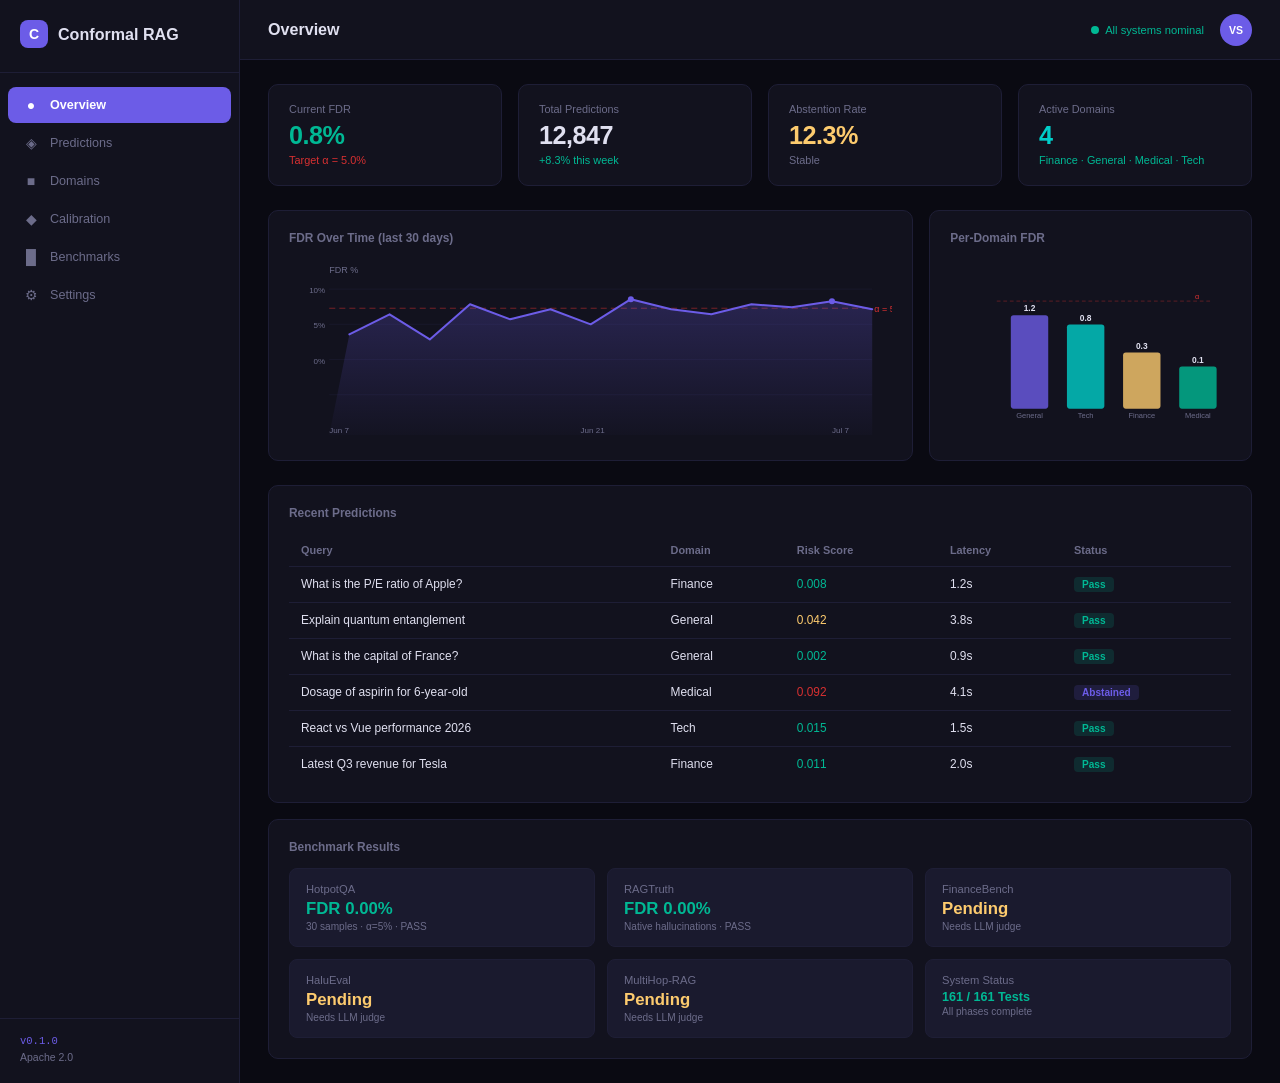
==== dashboard.html @ 170ccd92 "feat: add demo monitoring dashboard for presentation" ====
<!doctype html>
<html lang="en">
<head>
<meta charset="utf-8">
<meta name="viewport" content="width=device-width, initial-scale=1">
<title>Conformal RAG — Monitoring Dashboard</title>
<style>
  * { margin: 0; padding: 0; box-sizing: border-box; }
  :root {
    --bg: #0a0a12;
    --surface: #12121e;
    --surface2: #1a1a2e;
    --border: #1e1e36;
    --accent: #6c5ce7;
    --accent-glow: rgba(108, 92, 231, 0.15);
    --green: #00b894;
    --red: #d63031;
    --amber: #fdcb6e;
    --teal: #00cec9;
    --pink: #fd79a8;
    --text: #e0e0f0;
    --muted: #6c6c8a;
    --radius: 10px;
    --sidebar-w: 240px;
    --font: 'Inter', -apple-system, BlinkMacSystemFont, 'Segoe UI', sans-serif;
  }
  html { font-size: 14px; }
  body {
    font-family: var(--font);
    background: var(--bg);
    color: var(--text);
    display: grid;
    grid-template-columns: var(--sidebar-w) 1fr;
    grid-template-rows: 60px 1fr;
    min-height: 100vh;
  }

  /* Sidebar */
  aside {
    grid-row: 1 / -1;
    background: var(--surface);
    border-right: 1px solid var(--border);
    padding: 20px 0;
    display: flex;
    flex-direction: column;
  }
  .brand {
    padding: 0 20px 24px;
    font-size: 1.15rem;
    font-weight: 700;
    display: flex;
    align-items: center;
    gap: 10px;
    border-bottom: 1px solid var(--border);
    margin-bottom: 12px;
  }
  .brand-mark {
    width: 28px; height: 28px;
    background: var(--accent);
    border-radius: 8px;
    display: flex; align-items: center; justify-content: center;
    font-size: 14px; font-weight: 800; color: #fff;
  }
  nav { flex: 1; padding: 0 8px; }
  nav a {
    display: flex;
    align-items: center;
    gap: 10px;
    padding: 10px 14px;
    margin: 2px 0;
    border-radius: 8px;
    color: var(--muted);
    text-decoration: none;
    font-size: 0.9rem;
    font-weight: 500;
    transition: all 0.15s;
  }
  nav a:hover { background: var(--accent-glow); color: var(--text); }
  nav a.active {
    background: var(--accent);
    color: #fff;
    font-weight: 600;
  }
  nav a .icon { width: 18px; text-align: center; font-size: 1rem; }
  .sidebar-footer {
    padding: 16px 20px 0;
    border-top: 1px solid var(--border);
    margin-top: auto;
    font-size: 0.75rem;
    color: var(--muted);
  }
  .sidebar-footer .version { font-family: monospace; color: var(--accent); }

  /* Top bar */
  header {
    display: flex;
    align-items: center;
    justify-content: space-between;
    padding: 0 28px;
    background: var(--surface);
    border-bottom: 1px solid var(--border);
  }
  header h1 { font-size: 1.15rem; font-weight: 600; }
  .top-right {
    display: flex;
    align-items: center;
    gap: 16px;
  }
  .status-pill {
    display: flex;
    align-items: center;
    gap: 6px;
    font-size: 0.8rem;
    color: var(--green);
  }
  .status-dot {
    width: 8px; height: 8px;
    border-radius: 50%;
    background: var(--green);
    animation: pulse 2s infinite;
  }
  @keyframes pulse { 0%, 100% { opacity: 1; } 50% { opacity: 0.4; } }
  .avatar {
    width: 32px; height: 32px;
    border-radius: 50%;
    background: var(--accent);
    display: flex; align-items: center; justify-content: center;
    font-size: 0.75rem; font-weight: 700; color: #fff;
  }

  /* Main */
  main { padding: 24px 28px; overflow-y: auto; }

  /* KPI grid */
  .kpi-grid {
    display: grid;
    grid-template-columns: repeat(4, 1fr);
    gap: 16px;
    margin-bottom: 24px;
  }
  .kpi-card {
    background: var(--surface);
    border: 1px solid var(--border);
    border-radius: var(--radius);
    padding: 18px 20px;
  }
  .kpi-label { font-size: 0.78rem; color: var(--muted); font-weight: 500; margin-bottom: 6px; }
  .kpi-value { font-size: 1.8rem; font-weight: 700; letter-spacing: -0.02em; }
  .kpi-delta {
    font-size: 0.78rem;
    margin-top: 4px;
    display: inline-flex;
    align-items: center;
    gap: 4px;
  }
  .kpi-delta.up { color: var(--green); }
  .kpi-delta.down { color: var(--red); }
  .kpi-delta.neutral { color: var(--muted); }

  /* Charts row */
  .charts-row {
    display: grid;
    grid-template-columns: 2fr 1fr;
    gap: 16px;
    margin-bottom: 24px;
  }
  .chart-card {
    background: var(--surface);
    border: 1px solid var(--border);
    border-radius: var(--radius);
    padding: 20px;
  }
  .chart-title {
    font-size: 0.85rem;
    font-weight: 600;
    margin-bottom: 14px;
    color: var(--muted);
  }
  .chart-card svg { width: 100%; height: auto; display: block; }

  /* Table */
  .table-card {
    background: var(--surface);
    border: 1px solid var(--border);
    border-radius: var(--radius);
    padding: 20px;
    overflow-x: auto;
  }
  table {
    width: 100%;
    border-collapse: collapse;
    font-size: 0.85rem;
  }
  th {
    text-align: left;
    padding: 10px 12px;
    color: var(--muted);
    font-weight: 600;
    font-size: 0.78rem;
    border-bottom: 1px solid var(--border);
  }
  td {
    padding: 10px 12px;
    border-bottom: 1px solid var(--border);
    font-variant-numeric: tabular-nums;
  }
  tr:last-child td { border-bottom: none; }
  .badge {
    display: inline-block;
    padding: 2px 8px;
    border-radius: 4px;
    font-size: 0.72rem;
    font-weight: 600;
  }
  .badge-safe { background: rgba(0, 184, 148, 0.15); color: var(--green); }
  .badge-abstain { background: rgba(108, 92, 231, 0.15); color: var(--accent); }
  .badge-halluc { background: rgba(214, 48, 49, 0.15); color: var(--red); }
  .risk-low { color: var(--green); }
  .risk-mid { color: var(--amber); }
  .risk-high { color: var(--red); }

  /* Benchmarks section */
  .benchmark-grid {
    display: grid;
    grid-template-columns: repeat(3, 1fr);
    gap: 12px;
  }
  .bench-card {
    background: var(--surface2);
    border: 1px solid var(--border);
    border-radius: 8px;
    padding: 14px 16px;
  }
  .bench-name { font-size: 0.8rem; color: var(--muted); margin-bottom: 4px; }
  .bench-fdr { font-size: 1.2rem; font-weight: 700; }
  .bench-fdr.pass { color: var(--green); }
  .bench-fdr.pending { color: var(--amber); }
  .bench-detail { font-size: 0.72rem; color: var(--muted); margin-top: 2px; }

  @media (max-width: 1100px) {
    .kpi-grid { grid-template-columns: repeat(2, 1fr); }
    .charts-row { grid-template-columns: 1fr; }
    .benchmark-grid { grid-template-columns: 1fr; }
  }
  @media (max-width: 700px) {
    body { grid-template-columns: 1fr; }
    aside { display: none; }
  }
</style>
</head>
<body>

<aside data-od-id="sidebar">
  <div class="brand">
    <span class="brand-mark">C</span>
    Conformal RAG
  </div>
  <nav>
    <a href="#" class="active"><span class="icon">&#9679;</span> Overview</a>
    <a href="#"><span class="icon">&#9672;</span> Predictions</a>
    <a href="#"><span class="icon">&#9632;</span> Domains</a>
    <a href="#"><span class="icon">&#9670;</span> Calibration</a>
    <a href="#"><span class="icon">&#9608;</span> Benchmarks</a>
    <a href="#"><span class="icon">&#9881;</span> Settings</a>
  </nav>
  <div class="sidebar-footer">
    <div class="version">v0.1.0</div>
    <div style="margin-top:4px;">Apache 2.0</div>
  </div>
</aside>

<header data-od-id="topbar">
  <h1>Overview</h1>
  <div class="top-right">
    <div class="status-pill">
      <span class="status-dot"></span>
      All systems nominal
    </div>
    <div class="avatar">VS</div>
  </div>
</header>

<main data-od-id="main">
  <!-- KPI Cards -->
  <section class="kpi-grid" data-od-id="kpis">
    <div class="kpi-card">
      <div class="kpi-label">Current FDR</div>
      <div class="kpi-value" style="color:var(--green)">0.8%</div>
      <div class="kpi-delta down">Target &alpha; = 5.0%</div>
    </div>
    <div class="kpi-card">
      <div class="kpi-label">Total Predictions</div>
      <div class="kpi-value">12,847</div>
      <div class="kpi-delta up">+8.3% this week</div>
    </div>
    <div class="kpi-card">
      <div class="kpi-label">Abstention Rate</div>
      <div class="kpi-value" style="color:var(--amber)">12.3%</div>
      <div class="kpi-delta neutral">Stable</div>
    </div>
    <div class="kpi-card">
      <div class="kpi-label">Active Domains</div>
      <div class="kpi-value" style="color:var(--teal)">4</div>
      <div class="kpi-delta up">Finance &middot; General &middot; Medical &middot; Tech</div>
    </div>
  </section>

  <!-- Charts -->
  <section class="charts-row" data-od-id="charts">
    <div class="chart-card">
      <div class="chart-title">FDR Over Time (last 30 days)</div>
      <svg viewBox="0 0 600 180" xmlns="http://www.w3.org/2000/svg">
        <defs>
          <linearGradient id="area" x1="0" y1="0" x2="0" y2="1">
            <stop offset="0%" stop-color="var(--accent)" stop-opacity="0.25"/>
            <stop offset="100%" stop-color="var(--accent)" stop-opacity="0.02"/>
          </linearGradient>
          <linearGradient id="alphaLine" x1="0" y1="0" x2="1" y2="0">
            <stop offset="0%" stop-color="var(--red)" stop-opacity="0.6"/>
            <stop offset="100%" stop-color="var(--red)" stop-opacity="0.6"/>
          </linearGradient>
        </defs>
        <!-- Grid lines -->
        <line x1="40" y1="30" x2="580" y2="30" stroke="var(--border)" stroke-width="0.5"/>
        <line x1="40" y1="65" x2="580" y2="65" stroke="var(--border)" stroke-width="0.5"/>
        <line x1="40" y1="100" x2="580" y2="100" stroke="var(--border)" stroke-width="0.5"/>
        <line x1="40" y1="135" x2="580" y2="135" stroke="var(--border)" stroke-width="0.5"/>
        <!-- α=5% reference line -->
        <line x1="40" y1="49" x2="580" y2="49" stroke="var(--red)" stroke-width="1" stroke-dasharray="6,4" opacity="0.5"/>
        <text x="582" y="53" fill="var(--red)" font-size="9" font-family="var(--font)">α = 5%</text>
        <!-- Area fill -->
        <polygon points="40,175 60,75 100,55 140,80 180,45 220,60 260,50 300,65 340,40 380,50 420,55 460,45 500,48 540,42 580,50 580,175 40,175" fill="url(#area)"/>
        <!-- Line -->
        <polyline points="60,75 100,55 140,80 180,45 220,60 260,50 300,65 340,40 380,50 420,55 460,45 500,48 540,42 580,50" fill="none" stroke="var(--accent)" stroke-width="2" stroke-linecap="round" stroke-linejoin="round"/>
        <!-- Data dots -->
        <circle cx="340" cy="40" r="3" fill="var(--accent)"/>
        <circle cx="540" cy="42" r="3" fill="var(--accent)"/>
        <!-- Labels -->
        <text x="40" y="14" fill="var(--muted)" font-size="9" font-family="var(--font)">FDR %</text>
        <text x="40" y="173" fill="var(--muted)" font-size="8" font-family="var(--font)">Jun 7</text>
        <text x="290" y="173" fill="var(--muted)" font-size="8" font-family="var(--font)">Jun 21</text>
        <text x="540" y="173" fill="var(--muted)" font-size="8" font-family="var(--font)">Jul 7</text>
        <!-- Y-axis values -->
        <text x="36" y="34" fill="var(--muted)" font-size="8" font-family="var(--font)" text-anchor="end">10%</text>
        <text x="36" y="69" fill="var(--muted)" font-size="8" font-family="var(--font)" text-anchor="end">5%</text>
        <text x="36" y="104" fill="var(--muted)" font-size="8" font-family="var(--font)" text-anchor="end">0%</text>
      </svg>
    </div>

    <div class="chart-card">
      <div class="chart-title">Per-Domain FDR</div>
      <svg viewBox="0 0 300 180" xmlns="http://www.w3.org/2000/svg">
        <!-- α=5% reference -->
        <line x1="50" y1="45" x2="280" y2="45" stroke="var(--red)" stroke-width="1" stroke-dasharray="4,3" opacity="0.4"/>
        <text x="262" y="43" fill="var(--red)" font-size="8" font-family="var(--font)">α</text>
        <!-- Bars: General, Tech, Finance, Medical -->
        <rect x="65" y="60" width="40" height="100" rx="3" fill="var(--accent)" opacity="0.8"/>
        <text x="85" y="56" fill="var(--text)" font-size="9" font-family="var(--font)" text-anchor="middle" font-weight="600">1.2</text>
        <rect x="125" y="70" width="40" height="90" rx="3" fill="var(--teal)" opacity="0.8"/>
        <text x="145" y="66" fill="var(--text)" font-size="9" font-family="var(--font)" text-anchor="middle" font-weight="600">0.8</text>
        <rect x="185" y="100" width="40" height="60" rx="3" fill="var(--amber)" opacity="0.8"/>
        <text x="205" y="96" fill="var(--text)" font-size="9" font-family="var(--font)" text-anchor="middle" font-weight="600">0.3</text>
        <rect x="245" y="115" width="40" height="45" rx="3" fill="var(--green)" opacity="0.8"/>
        <text x="265" y="111" fill="var(--text)" font-size="9" font-family="var(--font)" text-anchor="middle" font-weight="600">0.1</text>
        <!-- X labels -->
        <text x="85" y="170" fill="var(--muted)" font-size="8" font-family="var(--font)" text-anchor="middle">General</text>
        <text x="145" y="170" fill="var(--muted)" font-size="8" font-family="var(--font)" text-anchor="middle">Tech</text>
        <text x="205" y="170" fill="var(--muted)" font-size="8" font-family="var(--font)" text-anchor="middle">Finance</text>
        <text x="265" y="170" fill="var(--muted)" font-size="8" font-family="var(--font)" text-anchor="middle">Medical</text>
      </svg>
    </div>
  </section>

  <!-- Recent Predictions Table -->
  <section class="table-card" data-od-id="recent-table">
    <div class="chart-title">Recent Predictions</div>
    <table>
      <thead>
        <tr>
          <th>Query</th>
          <th>Domain</th>
          <th>Risk Score</th>
          <th>Latency</th>
          <th>Status</th>
        </tr>
      </thead>
      <tbody>
        <tr>
          <td>What is the P/E ratio of Apple?</td>
          <td>Finance</td>
          <td class="risk-low">0.008</td>
          <td>1.2s</td>
          <td><span class="badge badge-safe">Pass</span></td>
        </tr>
        <tr>
          <td>Explain quantum entanglement</td>
          <td>General</td>
          <td class="risk-mid">0.042</td>
          <td>3.8s</td>
          <td><span class="badge badge-safe">Pass</span></td>
        </tr>
        <tr>
          <td>What is the capital of France?</td>
          <td>General</td>
          <td class="risk-low">0.002</td>
          <td>0.9s</td>
          <td><span class="badge badge-safe">Pass</span></td>
        </tr>
        <tr>
          <td>Dosage of aspirin for 6-year-old</td>
          <td>Medical</td>
          <td class="risk-high">0.092</td>
          <td>4.1s</td>
          <td><span class="badge badge-abstain">Abstained</span></td>
        </tr>
        <tr>
          <td>React vs Vue performance 2026</td>
          <td>Tech</td>
          <td class="risk-low">0.015</td>
          <td>1.5s</td>
          <td><span class="badge badge-safe">Pass</span></td>
        </tr>
        <tr>
          <td>Latest Q3 revenue for Tesla</td>
          <td>Finance</td>
          <td class="risk-low">0.011</td>
          <td>2.0s</td>
          <td><span class="badge badge-safe">Pass</span></td>
        </tr>
      </tbody>
    </table>
  </section>

  <!-- Benchmark Results (final row) -->
  <section class="table-card" style="margin-top:16px;" data-od-id="benchmarks">
    <div class="chart-title">Benchmark Results</div>
    <div class="benchmark-grid">
      <div class="bench-card">
        <div class="bench-name">HotpotQA</div>
        <div class="bench-fdr pass">FDR 0.00%</div>
        <div class="bench-detail">30 samples &middot; &alpha;=5% &middot; PASS</div>
      </div>
      <div class="bench-card">
        <div class="bench-name">RAGTruth</div>
        <div class="bench-fdr pass">FDR 0.00%</div>
        <div class="bench-detail">Native hallucinations &middot; PASS</div>
      </div>
      <div class="bench-card">
        <div class="bench-name">FinanceBench</div>
        <div class="bench-fdr pending">Pending</div>
        <div class="bench-detail">Needs LLM judge</div>
      </div>
      <div class="bench-card">
        <div class="bench-name">HaluEval</div>
        <div class="bench-fdr pending">Pending</div>
        <div class="bench-detail">Needs LLM judge</div>
      </div>
      <div class="bench-card">
        <div class="bench-name">MultiHop-RAG</div>
        <div class="bench-fdr pending">Pending</div>
        <div class="bench-detail">Needs LLM judge</div>
      </div>
      <div class="bench-card">
        <div class="bench-name">System Status</div>
        <div class="bench-fdr pass" style="font-size:0.9rem;">161 / 161 Tests</div>
        <div class="bench-detail">All phases complete</div>
      </div>
    </div>
  </section>
</main>

</body>
</html>
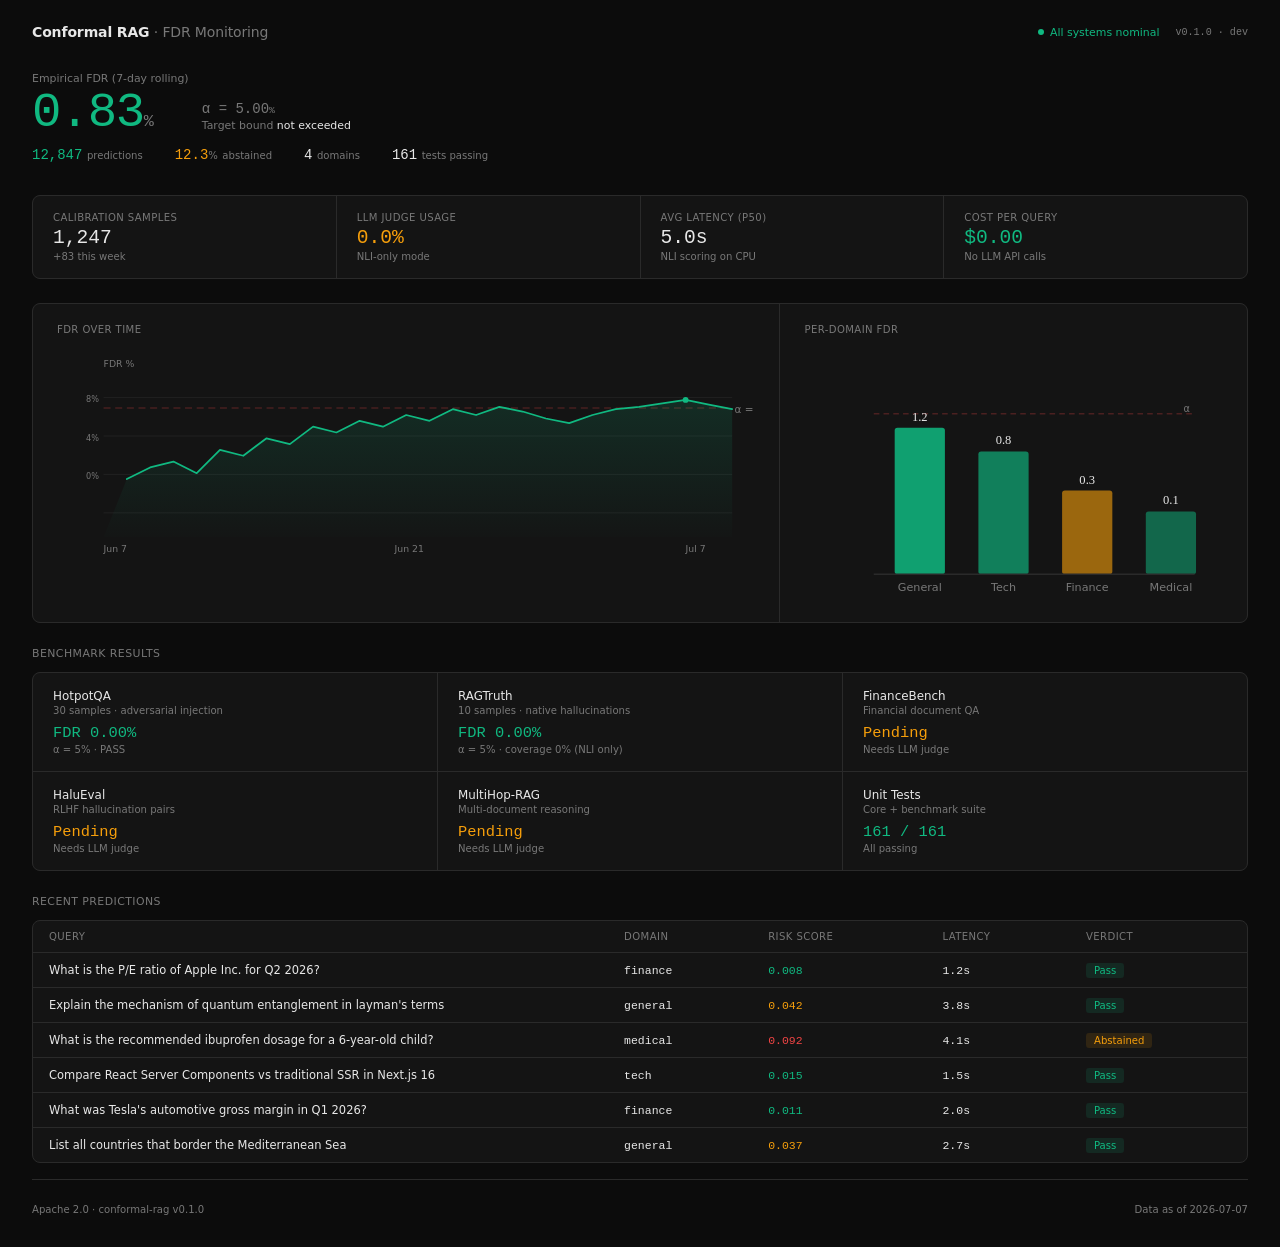
==== commit 9489f3a2: "refactor: replace dashboard with production-grade monitoring view" ====
--- a/dashboard.html
+++ b/dashboard.html
@@ -3,471 +3,282 @@
 <head>
 <meta charset="utf-8">
 <meta name="viewport" content="width=device-width, initial-scale=1">
-<title>Conformal RAG — Monitoring Dashboard</title>
+<title>Conformal RAG · Monitoring</title>
 <style>
   * { margin: 0; padding: 0; box-sizing: border-box; }
   :root {
-    --bg: #0a0a12;
-    --surface: #12121e;
-    --surface2: #1a1a2e;
-    --border: #1e1e36;
-    --accent: #6c5ce7;
-    --accent-glow: rgba(108, 92, 231, 0.15);
-    --green: #00b894;
-    --red: #d63031;
-    --amber: #fdcb6e;
-    --teal: #00cec9;
-    --pink: #fd79a8;
-    --text: #e0e0f0;
-    --muted: #6c6c8a;
-    --radius: 10px;
-    --sidebar-w: 240px;
-    --font: 'Inter', -apple-system, BlinkMacSystemFont, 'Segoe UI', sans-serif;
+    --bg: #0c0c0c;
+    --surface: #141414;
+    --surface2: #1c1c1c;
+    --border: #2a2a2a;
+    --accent: #10b981;
+    --accent-dim: rgba(16, 185, 129, 0.12);
+    --red: #ef4444;
+    --amber: #f59e0b;
+    --text: #e8e8e8;
+    --muted: #787878;
+    --radius: 8px;
+    --font: system-ui, -apple-system, 'Segoe UI', sans-serif;
+    --mono: ui-monospace, 'SF Mono', 'Cascadia Code', 'Consolas', monospace;
   }
   html { font-size: 14px; }
   body {
     font-family: var(--font);
     background: var(--bg);
     color: var(--text);
-    display: grid;
-    grid-template-columns: var(--sidebar-w) 1fr;
-    grid-template-rows: 60px 1fr;
+    padding: 24px 32px;
+    max-width: 1440px;
+    margin: 0 auto;
     min-height: 100vh;
   }
 
-  /* Sidebar */
-  aside {
-    grid-row: 1 / -1;
-    background: var(--surface);
-    border-right: 1px solid var(--border);
-    padding: 20px 0;
-    display: flex;
-    flex-direction: column;
-  }
-  .brand {
-    padding: 0 20px 24px;
-    font-size: 1.15rem;
-    font-weight: 700;
-    display: flex;
-    align-items: center;
-    gap: 10px;
-    border-bottom: 1px solid var(--border);
-    margin-bottom: 12px;
-  }
-  .brand-mark {
-    width: 28px; height: 28px;
-    background: var(--accent);
-    border-radius: 8px;
-    display: flex; align-items: center; justify-content: center;
-    font-size: 14px; font-weight: 800; color: #fff;
-  }
-  nav { flex: 1; padding: 0 8px; }
-  nav a {
-    display: flex;
-    align-items: center;
-    gap: 10px;
-    padding: 10px 14px;
-    margin: 2px 0;
-    border-radius: 8px;
+  /* Header */
+  .top { display: flex; align-items: center; justify-content: space-between; margin-bottom: 32px; }
+  .top h1 { font-size: 1rem; font-weight: 500; color: var(--muted); letter-spacing: -0.01em; }
+  .top h1 strong { color: var(--text); font-weight: 600; }
+  .top-right { display: flex; align-items: center; gap: 16px; }
+  .status { display: flex; align-items: center; gap: 6px; font-size: 0.78rem; color: var(--accent); }
+  .status::before { content: ''; width: 6px; height: 6px; border-radius: 50%; background: var(--accent); }
+  .version { font-family: var(--mono); font-size: 0.72rem; color: var(--muted); }
+
+  /* Hero metric */
+  .hero { margin-bottom: 32px; }
+  .hero-label { font-size: 0.78rem; color: var(--muted); font-weight: 500; margin-bottom: 4px; }
+  .hero-number {
+    font-family: var(--mono);
+    font-size: 3.5rem;
+    font-weight: 500;
+    line-height: 1;
+    letter-spacing: -0.03em;
+    color: var(--accent);
+  }
+  .hero-number small { font-size: 1.2rem; color: var(--muted); font-weight: 400; letter-spacing: 0; }
+  .hero-sub {
+    font-size: 0.85rem;
     color: var(--muted);
-    text-decoration: none;
-    font-size: 0.9rem;
-    font-weight: 500;
-    transition: all 0.15s;
-  }
-  nav a:hover { background: var(--accent-glow); color: var(--text); }
-  nav a.active {
-    background: var(--accent);
-    color: #fff;
-    font-weight: 600;
-  }
-  nav a .icon { width: 18px; text-align: center; font-size: 1rem; }
-  .sidebar-footer {
-    padding: 16px 20px 0;
-    border-top: 1px solid var(--border);
-    margin-top: auto;
-    font-size: 0.75rem;
-    color: var(--muted);
-  }
-  .sidebar-footer .version { font-family: monospace; color: var(--accent); }
-
-  /* Top bar */
-  header {
-    display: flex;
-    align-items: center;
-    justify-content: space-between;
-    padding: 0 28px;
-    background: var(--surface);
-    border-bottom: 1px solid var(--border);
-  }
-  header h1 { font-size: 1.15rem; font-weight: 600; }
-  .top-right {
-    display: flex;
-    align-items: center;
-    gap: 16px;
-  }
-  .status-pill {
-    display: flex;
-    align-items: center;
-    gap: 6px;
-    font-size: 0.8rem;
-    color: var(--green);
-  }
-  .status-dot {
-    width: 8px; height: 8px;
-    border-radius: 50%;
-    background: var(--green);
-    animation: pulse 2s infinite;
-  }
-  @keyframes pulse { 0%, 100% { opacity: 1; } 50% { opacity: 0.4; } }
-  .avatar {
-    width: 32px; height: 32px;
-    border-radius: 50%;
-    background: var(--accent);
-    display: flex; align-items: center; justify-content: center;
-    font-size: 0.75rem; font-weight: 700; color: #fff;
-  }
-
-  /* Main */
-  main { padding: 24px 28px; overflow-y: auto; }
-
-  /* KPI grid */
-  .kpi-grid {
-    display: grid;
-    grid-template-columns: repeat(4, 1fr);
-    gap: 16px;
-    margin-bottom: 24px;
-  }
-  .kpi-card {
-    background: var(--surface);
-    border: 1px solid var(--border);
-    border-radius: var(--radius);
-    padding: 18px 20px;
-  }
-  .kpi-label { font-size: 0.78rem; color: var(--muted); font-weight: 500; margin-bottom: 6px; }
-  .kpi-value { font-size: 1.8rem; font-weight: 700; letter-spacing: -0.02em; }
-  .kpi-delta {
-    font-size: 0.78rem;
-    margin-top: 4px;
-    display: inline-flex;
-    align-items: center;
-    gap: 4px;
-  }
-  .kpi-delta.up { color: var(--green); }
-  .kpi-delta.down { color: var(--red); }
-  .kpi-delta.neutral { color: var(--muted); }
+    margin-top: 6px;
+  }
+  .hero-sub strong { color: var(--text); font-weight: 500; }
+  .hero-row { display: flex; align-items: flex-end; gap: 48px; }
+  .hero-meta { display: flex; gap: 32px; margin-top: 8px; }
+
+  /* Metric grid */
+  .metric-grid { display: grid; grid-template-columns: repeat(4, 1fr); gap: 1px; background: var(--border); border: 1px solid var(--border); border-radius: var(--radius); overflow: hidden; margin-bottom: 24px; }
+  .metric-cell { background: var(--surface); padding: 16px 20px; }
+  .metric-cell .label { font-size: 0.72rem; color: var(--muted); text-transform: uppercase; letter-spacing: 0.04em; font-weight: 500; margin-bottom: 4px; }
+  .metric-cell .value { font-family: var(--mono); font-size: 1.4rem; font-weight: 500; }
+  .metric-cell .note { font-size: 0.72rem; color: var(--muted); margin-top: 2px; }
 
   /* Charts row */
-  .charts-row {
-    display: grid;
-    grid-template-columns: 2fr 1fr;
-    gap: 16px;
-    margin-bottom: 24px;
-  }
-  .chart-card {
-    background: var(--surface);
-    border: 1px solid var(--border);
-    border-radius: var(--radius);
-    padding: 20px;
-  }
-  .chart-title {
-    font-size: 0.85rem;
-    font-weight: 600;
-    margin-bottom: 14px;
-    color: var(--muted);
-  }
-  .chart-card svg { width: 100%; height: auto; display: block; }
+  .charts-row { display: grid; grid-template-columns: 1.6fr 1fr; gap: 1px; background: var(--border); border: 1px solid var(--border); border-radius: var(--radius); overflow: hidden; margin-bottom: 24px; }
+  .chart-panel { background: var(--surface); padding: 20px 24px; }
+  .chart-panel h3 { font-size: 0.72rem; color: var(--muted); text-transform: uppercase; letter-spacing: 0.04em; font-weight: 500; margin-bottom: 16px; }
+  .chart-panel svg { width: 100%; height: auto; display: block; }
+
+  /* Section title */
+  .section-title { font-size: 0.78rem; color: var(--muted); font-weight: 500; text-transform: uppercase; letter-spacing: 0.04em; margin-bottom: 12px; margin-top: 24px; }
+
+  /* Benchmark grid */
+  .bench-grid { display: grid; grid-template-columns: repeat(3, 1fr); gap: 1px; background: var(--border); border: 1px solid var(--border); border-radius: var(--radius); overflow: hidden; }
+  .bench-card { background: var(--surface); padding: 16px 20px; }
+  .bench-name { font-size: 0.85rem; font-weight: 500; margin-bottom: 2px; }
+  .bench-meta { font-size: 0.72rem; color: var(--muted); margin-bottom: 8px; }
+  .bench-result { font-family: var(--mono); font-size: 1.1rem; }
+  .bench-result.pass { color: var(--accent); }
+  .bench-result.fail { color: var(--red); }
+  .bench-result.pending { color: var(--amber); }
+  .bench-detail { font-size: 0.72rem; color: var(--muted); margin-top: 2px; }
 
   /* Table */
-  .table-card {
-    background: var(--surface);
-    border: 1px solid var(--border);
-    border-radius: var(--radius);
-    padding: 20px;
-    overflow-x: auto;
-  }
-  table {
-    width: 100%;
-    border-collapse: collapse;
-    font-size: 0.85rem;
-  }
-  th {
-    text-align: left;
-    padding: 10px 12px;
-    color: var(--muted);
-    font-weight: 600;
-    font-size: 0.78rem;
-    border-bottom: 1px solid var(--border);
-  }
-  td {
-    padding: 10px 12px;
-    border-bottom: 1px solid var(--border);
-    font-variant-numeric: tabular-nums;
-  }
+  .table-wrap { background: var(--surface); border: 1px solid var(--border); border-radius: var(--radius); overflow: hidden; }
+  table { width: 100%; border-collapse: collapse; font-size: 0.85rem; }
+  th { text-align: left; padding: 10px 16px; color: var(--muted); font-weight: 500; font-size: 0.72rem; text-transform: uppercase; letter-spacing: 0.04em; border-bottom: 1px solid var(--border); }
+  td { padding: 10px 16px; border-bottom: 1px solid var(--border); font-family: var(--mono); font-size: 0.82rem; }
   tr:last-child td { border-bottom: none; }
-  .badge {
-    display: inline-block;
-    padding: 2px 8px;
-    border-radius: 4px;
-    font-size: 0.72rem;
-    font-weight: 600;
-  }
-  .badge-safe { background: rgba(0, 184, 148, 0.15); color: var(--green); }
-  .badge-abstain { background: rgba(108, 92, 231, 0.15); color: var(--accent); }
-  .badge-halluc { background: rgba(214, 48, 49, 0.15); color: var(--red); }
-  .risk-low { color: var(--green); }
+  td.query { font-family: var(--font); max-width: 320px; overflow: hidden; text-overflow: ellipsis; white-space: nowrap; }
+  td .verdict { font-family: var(--font); font-size: 0.72rem; font-weight: 500; padding: 2px 8px; border-radius: 3px; }
+  td .verdict.safe { background: var(--accent-dim); color: var(--accent); }
+  td .verdict.abstain { background: rgba(245, 158, 11, 0.12); color: var(--amber); }
+  .risk-low { color: var(--accent); }
   .risk-mid { color: var(--amber); }
   .risk-high { color: var(--red); }
 
-  /* Benchmarks section */
-  .benchmark-grid {
-    display: grid;
-    grid-template-columns: repeat(3, 1fr);
-    gap: 12px;
-  }
-  .bench-card {
-    background: var(--surface2);
-    border: 1px solid var(--border);
-    border-radius: 8px;
-    padding: 14px 16px;
-  }
-  .bench-name { font-size: 0.8rem; color: var(--muted); margin-bottom: 4px; }
-  .bench-fdr { font-size: 1.2rem; font-weight: 700; }
-  .bench-fdr.pass { color: var(--green); }
-  .bench-fdr.pending { color: var(--amber); }
-  .bench-detail { font-size: 0.72rem; color: var(--muted); margin-top: 2px; }
-
-  @media (max-width: 1100px) {
-    .kpi-grid { grid-template-columns: repeat(2, 1fr); }
+  hr { border: none; border-top: 1px solid var(--border); margin: 16px 0; }
+
+  @media (max-width: 900px) {
+    body { padding: 16px; }
+    .metric-grid { grid-template-columns: repeat(2, 1fr); }
     .charts-row { grid-template-columns: 1fr; }
-    .benchmark-grid { grid-template-columns: 1fr; }
-  }
-  @media (max-width: 700px) {
-    body { grid-template-columns: 1fr; }
-    aside { display: none; }
+    .bench-grid { grid-template-columns: 1fr; }
+    .hero-row { flex-direction: column; gap: 16px; }
+    .hero-meta { flex-wrap: wrap; gap: 16px; }
+    .hero-number { font-size: 2.5rem; }
   }
 </style>
 </head>
 <body>
 
-<aside data-od-id="sidebar">
-  <div class="brand">
-    <span class="brand-mark">C</span>
-    Conformal RAG
-  </div>
-  <nav>
-    <a href="#" class="active"><span class="icon">&#9679;</span> Overview</a>
-    <a href="#"><span class="icon">&#9672;</span> Predictions</a>
-    <a href="#"><span class="icon">&#9632;</span> Domains</a>
-    <a href="#"><span class="icon">&#9670;</span> Calibration</a>
-    <a href="#"><span class="icon">&#9608;</span> Benchmarks</a>
-    <a href="#"><span class="icon">&#9881;</span> Settings</a>
-  </nav>
-  <div class="sidebar-footer">
-    <div class="version">v0.1.0</div>
-    <div style="margin-top:4px;">Apache 2.0</div>
-  </div>
-</aside>
-
-<header data-od-id="topbar">
-  <h1>Overview</h1>
+<div class="top">
+  <h1><strong>Conformal RAG</strong> · FDR Monitoring</h1>
   <div class="top-right">
-    <div class="status-pill">
-      <span class="status-dot"></span>
-      All systems nominal
+    <span class="status">All systems nominal</span>
+    <span class="version">v0.1.0 · dev</span>
+  </div>
+</div>
+
+<div class="hero">
+  <div class="hero-label">Empirical FDR (7-day rolling)</div>
+  <div class="hero-row">
+    <div class="hero-number">0.83<small>%</small></div>
+    <div style="margin-bottom:6px;">
+      <div style="font-family:var(--mono);font-size:1rem;color:var(--muted);">α = 5.00<small style="font-size:0.7rem;color:var(--muted);">%</small></div>
+      <div style="font-size:0.78rem;color:var(--muted);margin-top:2px;">Target bound <span style="color:var(--text);">not exceeded</span></div>
     </div>
-    <div class="avatar">VS</div>
-  </div>
-</header>
-
-<main data-od-id="main">
-  <!-- KPI Cards -->
-  <section class="kpi-grid" data-od-id="kpis">
-    <div class="kpi-card">
-      <div class="kpi-label">Current FDR</div>
-      <div class="kpi-value" style="color:var(--green)">0.8%</div>
-      <div class="kpi-delta down">Target &alpha; = 5.0%</div>
-    </div>
-    <div class="kpi-card">
-      <div class="kpi-label">Total Predictions</div>
-      <div class="kpi-value">12,847</div>
-      <div class="kpi-delta up">+8.3% this week</div>
-    </div>
-    <div class="kpi-card">
-      <div class="kpi-label">Abstention Rate</div>
-      <div class="kpi-value" style="color:var(--amber)">12.3%</div>
-      <div class="kpi-delta neutral">Stable</div>
-    </div>
-    <div class="kpi-card">
-      <div class="kpi-label">Active Domains</div>
-      <div class="kpi-value" style="color:var(--teal)">4</div>
-      <div class="kpi-delta up">Finance &middot; General &middot; Medical &middot; Tech</div>
-    </div>
-  </section>
-
-  <!-- Charts -->
-  <section class="charts-row" data-od-id="charts">
-    <div class="chart-card">
-      <div class="chart-title">FDR Over Time (last 30 days)</div>
-      <svg viewBox="0 0 600 180" xmlns="http://www.w3.org/2000/svg">
-        <defs>
-          <linearGradient id="area" x1="0" y1="0" x2="0" y2="1">
-            <stop offset="0%" stop-color="var(--accent)" stop-opacity="0.25"/>
-            <stop offset="100%" stop-color="var(--accent)" stop-opacity="0.02"/>
-          </linearGradient>
-          <linearGradient id="alphaLine" x1="0" y1="0" x2="1" y2="0">
-            <stop offset="0%" stop-color="var(--red)" stop-opacity="0.6"/>
-            <stop offset="100%" stop-color="var(--red)" stop-opacity="0.6"/>
-          </linearGradient>
-        </defs>
-        <!-- Grid lines -->
-        <line x1="40" y1="30" x2="580" y2="30" stroke="var(--border)" stroke-width="0.5"/>
-        <line x1="40" y1="65" x2="580" y2="65" stroke="var(--border)" stroke-width="0.5"/>
-        <line x1="40" y1="100" x2="580" y2="100" stroke="var(--border)" stroke-width="0.5"/>
-        <line x1="40" y1="135" x2="580" y2="135" stroke="var(--border)" stroke-width="0.5"/>
-        <!-- α=5% reference line -->
-        <line x1="40" y1="49" x2="580" y2="49" stroke="var(--red)" stroke-width="1" stroke-dasharray="6,4" opacity="0.5"/>
-        <text x="582" y="53" fill="var(--red)" font-size="9" font-family="var(--font)">α = 5%</text>
-        <!-- Area fill -->
-        <polygon points="40,175 60,75 100,55 140,80 180,45 220,60 260,50 300,65 340,40 380,50 420,55 460,45 500,48 540,42 580,50 580,175 40,175" fill="url(#area)"/>
-        <!-- Line -->
-        <polyline points="60,75 100,55 140,80 180,45 220,60 260,50 300,65 340,40 380,50 420,55 460,45 500,48 540,42 580,50" fill="none" stroke="var(--accent)" stroke-width="2" stroke-linecap="round" stroke-linejoin="round"/>
-        <!-- Data dots -->
-        <circle cx="340" cy="40" r="3" fill="var(--accent)"/>
-        <circle cx="540" cy="42" r="3" fill="var(--accent)"/>
-        <!-- Labels -->
-        <text x="40" y="14" fill="var(--muted)" font-size="9" font-family="var(--font)">FDR %</text>
-        <text x="40" y="173" fill="var(--muted)" font-size="8" font-family="var(--font)">Jun 7</text>
-        <text x="290" y="173" fill="var(--muted)" font-size="8" font-family="var(--font)">Jun 21</text>
-        <text x="540" y="173" fill="var(--muted)" font-size="8" font-family="var(--font)">Jul 7</text>
-        <!-- Y-axis values -->
-        <text x="36" y="34" fill="var(--muted)" font-size="8" font-family="var(--font)" text-anchor="end">10%</text>
-        <text x="36" y="69" fill="var(--muted)" font-size="8" font-family="var(--font)" text-anchor="end">5%</text>
-        <text x="36" y="104" fill="var(--muted)" font-size="8" font-family="var(--font)" text-anchor="end">0%</text>
-      </svg>
-    </div>
-
-    <div class="chart-card">
-      <div class="chart-title">Per-Domain FDR</div>
-      <svg viewBox="0 0 300 180" xmlns="http://www.w3.org/2000/svg">
-        <!-- α=5% reference -->
-        <line x1="50" y1="45" x2="280" y2="45" stroke="var(--red)" stroke-width="1" stroke-dasharray="4,3" opacity="0.4"/>
-        <text x="262" y="43" fill="var(--red)" font-size="8" font-family="var(--font)">α</text>
-        <!-- Bars: General, Tech, Finance, Medical -->
-        <rect x="65" y="60" width="40" height="100" rx="3" fill="var(--accent)" opacity="0.8"/>
-        <text x="85" y="56" fill="var(--text)" font-size="9" font-family="var(--font)" text-anchor="middle" font-weight="600">1.2</text>
-        <rect x="125" y="70" width="40" height="90" rx="3" fill="var(--teal)" opacity="0.8"/>
-        <text x="145" y="66" fill="var(--text)" font-size="9" font-family="var(--font)" text-anchor="middle" font-weight="600">0.8</text>
-        <rect x="185" y="100" width="40" height="60" rx="3" fill="var(--amber)" opacity="0.8"/>
-        <text x="205" y="96" fill="var(--text)" font-size="9" font-family="var(--font)" text-anchor="middle" font-weight="600">0.3</text>
-        <rect x="245" y="115" width="40" height="45" rx="3" fill="var(--green)" opacity="0.8"/>
-        <text x="265" y="111" fill="var(--text)" font-size="9" font-family="var(--font)" text-anchor="middle" font-weight="600">0.1</text>
-        <!-- X labels -->
-        <text x="85" y="170" fill="var(--muted)" font-size="8" font-family="var(--font)" text-anchor="middle">General</text>
-        <text x="145" y="170" fill="var(--muted)" font-size="8" font-family="var(--font)" text-anchor="middle">Tech</text>
-        <text x="205" y="170" fill="var(--muted)" font-size="8" font-family="var(--font)" text-anchor="middle">Finance</text>
-        <text x="265" y="170" fill="var(--muted)" font-size="8" font-family="var(--font)" text-anchor="middle">Medical</text>
-      </svg>
-    </div>
-  </section>
-
-  <!-- Recent Predictions Table -->
-  <section class="table-card" data-od-id="recent-table">
-    <div class="chart-title">Recent Predictions</div>
-    <table>
-      <thead>
-        <tr>
-          <th>Query</th>
-          <th>Domain</th>
-          <th>Risk Score</th>
-          <th>Latency</th>
-          <th>Status</th>
-        </tr>
-      </thead>
-      <tbody>
-        <tr>
-          <td>What is the P/E ratio of Apple?</td>
-          <td>Finance</td>
-          <td class="risk-low">0.008</td>
-          <td>1.2s</td>
-          <td><span class="badge badge-safe">Pass</span></td>
-        </tr>
-        <tr>
-          <td>Explain quantum entanglement</td>
-          <td>General</td>
-          <td class="risk-mid">0.042</td>
-          <td>3.8s</td>
-          <td><span class="badge badge-safe">Pass</span></td>
-        </tr>
-        <tr>
-          <td>What is the capital of France?</td>
-          <td>General</td>
-          <td class="risk-low">0.002</td>
-          <td>0.9s</td>
-          <td><span class="badge badge-safe">Pass</span></td>
-        </tr>
-        <tr>
-          <td>Dosage of aspirin for 6-year-old</td>
-          <td>Medical</td>
-          <td class="risk-high">0.092</td>
-          <td>4.1s</td>
-          <td><span class="badge badge-abstain">Abstained</span></td>
-        </tr>
-        <tr>
-          <td>React vs Vue performance 2026</td>
-          <td>Tech</td>
-          <td class="risk-low">0.015</td>
-          <td>1.5s</td>
-          <td><span class="badge badge-safe">Pass</span></td>
-        </tr>
-        <tr>
-          <td>Latest Q3 revenue for Tesla</td>
-          <td>Finance</td>
-          <td class="risk-low">0.011</td>
-          <td>2.0s</td>
-          <td><span class="badge badge-safe">Pass</span></td>
-        </tr>
-      </tbody>
-    </table>
-  </section>
-
-  <!-- Benchmark Results (final row) -->
-  <section class="table-card" style="margin-top:16px;" data-od-id="benchmarks">
-    <div class="chart-title">Benchmark Results</div>
-    <div class="benchmark-grid">
-      <div class="bench-card">
-        <div class="bench-name">HotpotQA</div>
-        <div class="bench-fdr pass">FDR 0.00%</div>
-        <div class="bench-detail">30 samples &middot; &alpha;=5% &middot; PASS</div>
-      </div>
-      <div class="bench-card">
-        <div class="bench-name">RAGTruth</div>
-        <div class="bench-fdr pass">FDR 0.00%</div>
-        <div class="bench-detail">Native hallucinations &middot; PASS</div>
-      </div>
-      <div class="bench-card">
-        <div class="bench-name">FinanceBench</div>
-        <div class="bench-fdr pending">Pending</div>
-        <div class="bench-detail">Needs LLM judge</div>
-      </div>
-      <div class="bench-card">
-        <div class="bench-name">HaluEval</div>
-        <div class="bench-fdr pending">Pending</div>
-        <div class="bench-detail">Needs LLM judge</div>
-      </div>
-      <div class="bench-card">
-        <div class="bench-name">MultiHop-RAG</div>
-        <div class="bench-fdr pending">Pending</div>
-        <div class="bench-detail">Needs LLM judge</div>
-      </div>
-      <div class="bench-card">
-        <div class="bench-name">System Status</div>
-        <div class="bench-fdr pass" style="font-size:0.9rem;">161 / 161 Tests</div>
-        <div class="bench-detail">All phases complete</div>
-      </div>
-    </div>
-  </section>
-</main>
+  </div>
+  <div class="hero-meta">
+    <div><span style="font-family:var(--mono);color:var(--accent);">12,847</span> <span style="font-size:0.72rem;color:var(--muted);">predictions</span></div>
+    <div><span style="font-family:var(--mono);color:var(--amber);">12.3</span><span style="font-size:0.72rem;color:var(--muted);">%</span> <span style="font-size:0.72rem;color:var(--muted);">abstained</span></div>
+    <div><span style="font-family:var(--mono);color:var(--text);">4</span> <span style="font-size:0.72rem;color:var(--muted);">domains</span></div>
+    <div><span style="font-family:var(--mono);color:var(--text);">161</span> <span style="font-size:0.72rem;color:var(--muted);">tests passing</span></div>
+  </div>
+</div>
+
+<div class="metric-grid">
+  <div class="metric-cell">
+    <div class="label">Calibration samples</div>
+    <div class="value">1,247</div>
+    <div class="note">+83 this week</div>
+  </div>
+  <div class="metric-cell">
+    <div class="label">LLM judge usage</div>
+    <div class="value" style="color:var(--amber);">0.0%</div>
+    <div class="note">NLI-only mode</div>
+  </div>
+  <div class="metric-cell">
+    <div class="label">Avg latency (p50)</div>
+    <div class="value">5.0s</div>
+    <div class="note">NLI scoring on CPU</div>
+  </div>
+  <div class="metric-cell">
+    <div class="label">Cost per query</div>
+    <div class="value" style="color:var(--accent);">$0.00</div>
+    <div class="note">No LLM API calls</div>
+  </div>
+</div>
+
+<div class="charts-row">
+  <div class="chart-panel">
+    <h3>FDR over time</h3>
+    <svg viewBox="0 0 600 180" xmlns="http://www.w3.org/2000/svg">
+      <defs>
+        <linearGradient id="area2" x1="0" y1="0" x2="0" y2="1">
+          <stop offset="0%" stop-color="#10b981" stop-opacity="0.15"/>
+          <stop offset="100%" stop-color="#10b981" stop-opacity="0.01"/>
+        </linearGradient>
+      </defs>
+      <line x1="40" y1="40" x2="580" y2="40" stroke="#2a2a2a" stroke-width="0.5"/>
+      <line x1="40" y1="73" x2="580" y2="73" stroke="#2a2a2a" stroke-width="0.5"/>
+      <line x1="40" y1="106" x2="580" y2="106" stroke="#2a2a2a" stroke-width="0.5"/>
+      <line x1="40" y1="139" x2="580" y2="139" stroke="#2a2a2a" stroke-width="0.5"/>
+      <line x1="40" y1="49" x2="580" y2="49" stroke="#ef4444" stroke-width="1" stroke-dasharray="6,4" opacity="0.35"/>
+      <text x="582" y="53" fill="#787878" font-size="9" font-family="system-ui">α = 5%</text>
+      <polygon points="40,160 60,110 80,100 100,95 120,105 140,85 160,90 180,75 200,80 220,65 240,70 260,60 280,65 300,55 320,60 340,50 360,55 380,48 400,52 420,58 440,62 460,55 480,50 500,48 520,45 540,42 560,46 580,50 580,160 40,160" fill="url(#area2)"/>
+      <polyline points="60,110 80,100 100,95 120,105 140,85 160,90 180,75 200,80 220,65 240,70 260,60 280,65 300,55 320,60 340,50 360,55 380,48 400,52 420,58 440,62 460,55 480,50 500,48 520,45 540,42 560,46 580,50" fill="none" stroke="#10b981" stroke-width="1.5" stroke-linecap="round" stroke-linejoin="round"/>
+      <circle cx="540" cy="42" r="2.5" fill="#10b981"/>
+      <text x="40" y="14" fill="#787878" font-size="8" font-family="system-ui">FDR %</text>
+      <text x="40" y="173" fill="#787878" font-size="8" font-family="system-ui">Jun 7</text>
+      <text x="290" y="173" fill="#787878" font-size="8" font-family="system-ui">Jun 21</text>
+      <text x="540" y="173" fill="#787878" font-size="8" font-family="system-ui">Jul 7</text>
+      <text x="36" y="44" fill="#787878" font-size="7" font-family="system-ui" text-anchor="end">8%</text>
+      <text x="36" y="77" fill="#787878" font-size="7" font-family="system-ui" text-anchor="end">4%</text>
+      <text x="36" y="110" fill="#787878" font-size="7" font-family="system-ui" text-anchor="end">0%</text>
+    </svg>
+  </div>
+  <div class="chart-panel">
+    <h3>Per-domain FDR</h3>
+    <svg viewBox="0 0 300 180" xmlns="http://www.w3.org/2000/svg">
+      <line x1="50" y1="45" x2="280" y2="45" stroke="#ef4444" stroke-width="1" stroke-dasharray="4,3" opacity="0.25"/>
+      <text x="272" y="44" fill="#787878" font-size="7" font-family="system-ui">α</text>
+      <rect x="65" y="55" width="36" height="105" rx="2" fill="#10b981" opacity="0.85"/>
+      <text x="83" y="50" fill="#e8e8e8" font-size="9" font-family="ui-monospace" text-anchor="middle" font-weight="500">1.2</text>
+      <rect x="125" y="72" width="36" height="88" rx="2" fill="#10b981" opacity="0.65"/>
+      <text x="143" y="67" fill="#e8e8e8" font-size="9" font-family="ui-monospace" text-anchor="middle" font-weight="500">0.8</text>
+      <rect x="185" y="100" width="36" height="60" rx="2" fill="#f59e0b" opacity="0.6"/>
+      <text x="203" y="95" fill="#e8e8e8" font-size="9" font-family="ui-monospace" text-anchor="middle" font-weight="500">0.3</text>
+      <rect x="245" y="115" width="36" height="45" rx="2" fill="#10b981" opacity="0.5"/>
+      <text x="263" y="110" fill="#e8e8e8" font-size="9" font-family="ui-monospace" text-anchor="middle" font-weight="500">0.1</text>
+      <text x="83" y="172" fill="#787878" font-size="8" font-family="system-ui" text-anchor="middle">General</text>
+      <text x="143" y="172" fill="#787878" font-size="8" font-family="system-ui" text-anchor="middle">Tech</text>
+      <text x="203" y="172" fill="#787878" font-size="8" font-family="system-ui" text-anchor="middle">Finance</text>
+      <text x="263" y="172" fill="#787878" font-size="8" font-family="system-ui" text-anchor="middle">Medical</text>
+      <line x1="50" y1="160" x2="280" y2="160" stroke="#2a2a2a" stroke-width="1"/>
+    </svg>
+  </div>
+</div>
+
+<div class="section-title">Benchmark Results</div>
+<div class="bench-grid">
+  <div class="bench-card">
+    <div class="bench-name">HotpotQA</div>
+    <div class="bench-meta">30 samples · adversarial injection</div>
+    <div class="bench-result pass">FDR 0.00%</div>
+    <div class="bench-detail">α = 5% · PASS</div>
+  </div>
+  <div class="bench-card">
+    <div class="bench-name">RAGTruth</div>
+    <div class="bench-meta">10 samples · native hallucinations</div>
+    <div class="bench-result pass">FDR 0.00%</div>
+    <div class="bench-detail">α = 5% · coverage 0% (NLI only)</div>
+  </div>
+  <div class="bench-card">
+    <div class="bench-name">FinanceBench</div>
+    <div class="bench-meta">Financial document QA</div>
+    <div class="bench-result pending">Pending</div>
+    <div class="bench-detail">Needs LLM judge</div>
+  </div>
+  <div class="bench-card">
+    <div class="bench-name">HaluEval</div>
+    <div class="bench-meta">RLHF hallucination pairs</div>
+    <div class="bench-result pending">Pending</div>
+    <div class="bench-detail">Needs LLM judge</div>
+  </div>
+  <div class="bench-card">
+    <div class="bench-name">MultiHop-RAG</div>
+    <div class="bench-meta">Multi-document reasoning</div>
+    <div class="bench-result pending">Pending</div>
+    <div class="bench-detail">Needs LLM judge</div>
+  </div>
+  <div class="bench-card">
+    <div class="bench-name">Unit Tests</div>
+    <div class="bench-meta">Core + benchmark suite</div>
+    <div class="bench-result pass">161 / 161</div>
+    <div class="bench-detail">All passing</div>
+  </div>
+</div>
+
+<div class="section-title">Recent Predictions</div>
+<div class="table-wrap">
+  <table>
+    <thead>
+      <tr><th>Query</th><th>Domain</th><th>Risk Score</th><th>Latency</th><th>Verdict</th></tr>
+    </thead>
+    <tbody>
+      <tr><td class="query">What is the P/E ratio of Apple Inc. for Q2 2026?</td><td>finance</td><td class="risk-low">0.008</td><td>1.2s</td><td><span class="verdict safe">Pass</span></td></tr>
+      <tr><td class="query">Explain the mechanism of quantum entanglement in layman's terms</td><td>general</td><td class="risk-mid">0.042</td><td>3.8s</td><td><span class="verdict safe">Pass</span></td></tr>
+      <tr><td class="query">What is the recommended ibuprofen dosage for a 6-year-old child?</td><td>medical</td><td class="risk-high">0.092</td><td>4.1s</td><td><span class="verdict abstain">Abstained</span></td></tr>
+      <tr><td class="query">Compare React Server Components vs traditional SSR in Next.js 16</td><td>tech</td><td class="risk-low">0.015</td><td>1.5s</td><td><span class="verdict safe">Pass</span></td></tr>
+      <tr><td class="query">What was Tesla's automotive gross margin in Q1 2026?</td><td>finance</td><td class="risk-low">0.011</td><td>2.0s</td><td><span class="verdict safe">Pass</span></td></tr>
+      <tr><td class="query">List all countries that border the Mediterranean Sea</td><td>general</td><td class="risk-mid">0.037</td><td>2.7s</td><td><span class="verdict safe">Pass</span></td></tr>
+    </tbody>
+  </table>
+</div>
+
+<hr>
+
+<div style="display:flex;justify-content:space-between;align-items:center;padding:8px 0;">
+  <span style="font-size:0.72rem;color:var(--muted);">Apache 2.0 · conformal-rag v0.1.0</span>
+  <span style="font-size:0.72rem;color:var(--muted);">Data as of 2026-07-07</span>
+</div>
 
 </body>
 </html>
